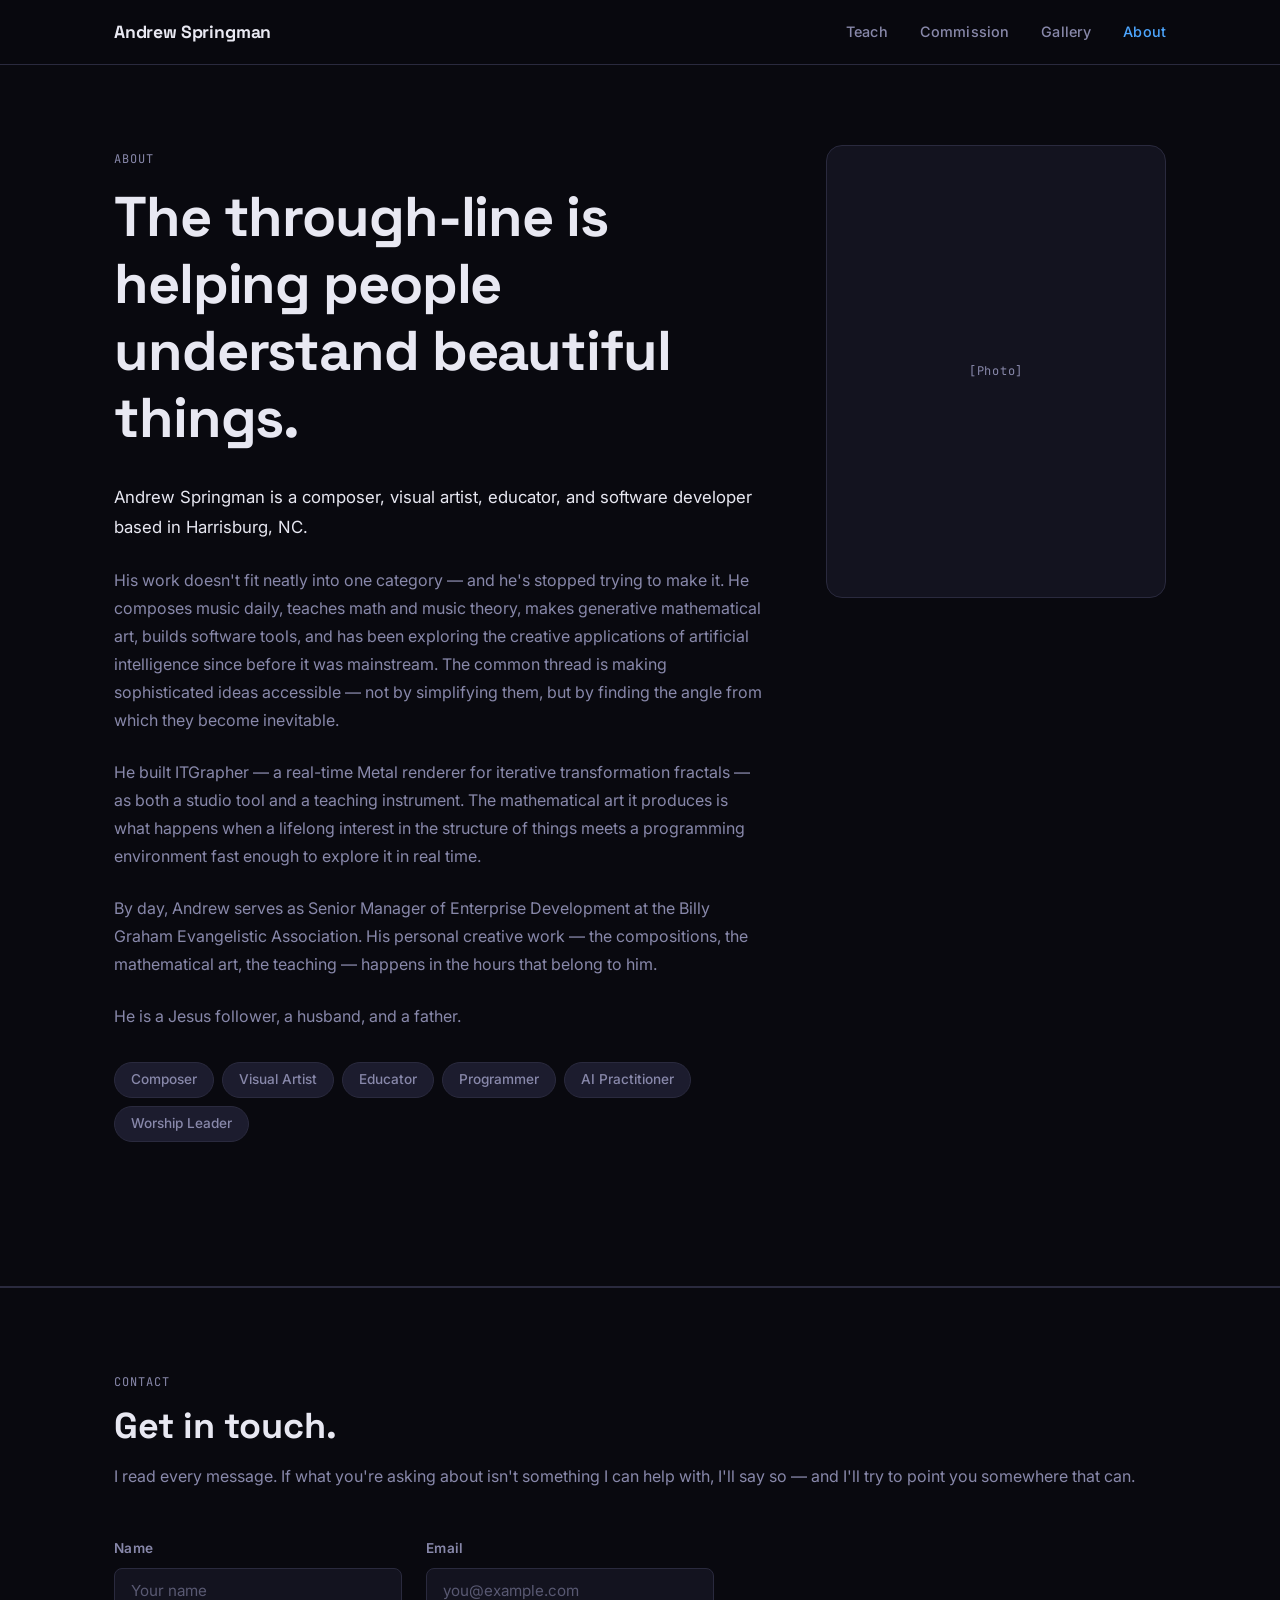
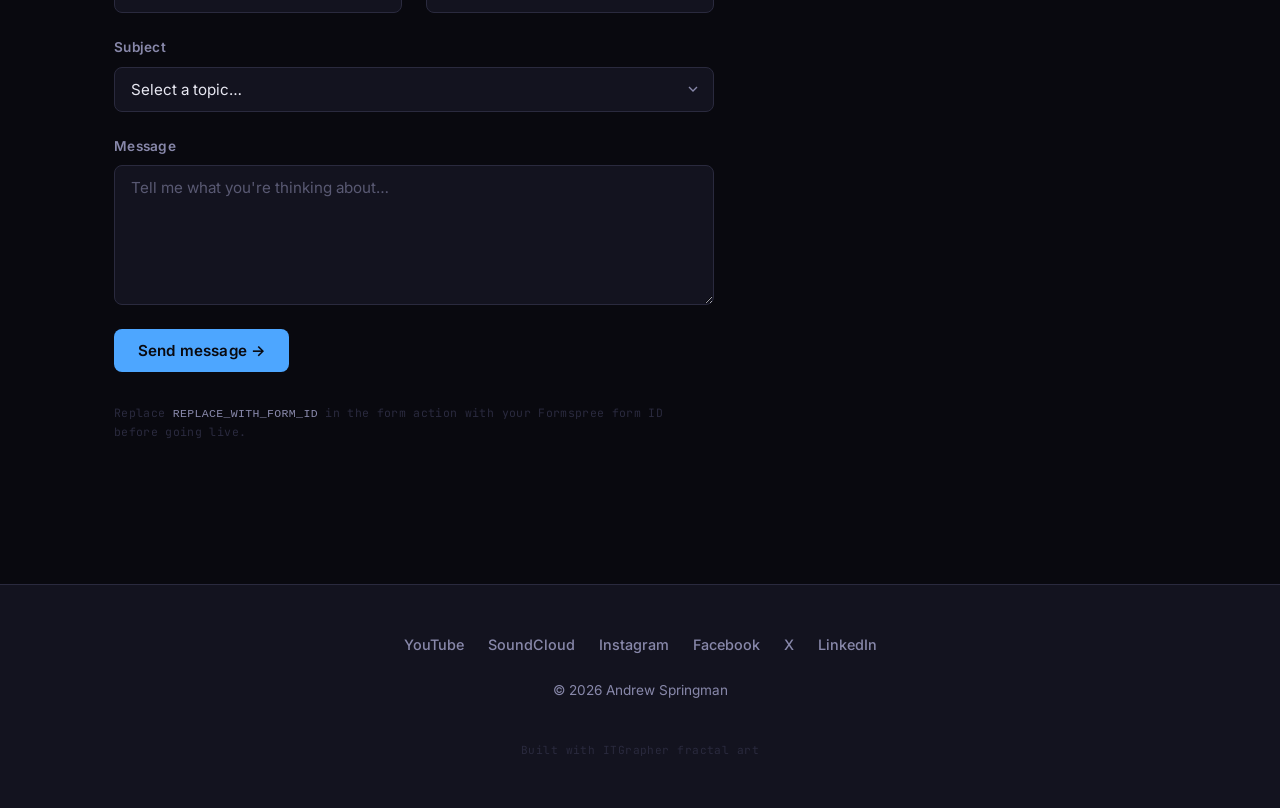
==== about.html @ 91a53d09 "Build complete 5-page static site" ====
<!DOCTYPE html>
<html lang="en">
<head>
  <meta charset="UTF-8">
  <meta name="viewport" content="width=device-width, initial-scale=1.0">
  <title>About — Andrew Springman</title>
  <meta name="description" content="Andrew Springman — composer, visual artist, educator, and software developer based in Harrisburg, NC. Get in touch.">
  <link rel="preconnect" href="https://fonts.googleapis.com">
  <link rel="preconnect" href="https://fonts.gstatic.com" crossorigin>
  <link href="https://fonts.googleapis.com/css2?family=Space+Grotesk:wght@600;700&family=Inter:wght@400;500;600&family=JetBrains+Mono:wght@400;500&display=swap" rel="stylesheet">
  <link rel="stylesheet" href="css/styles.css">
</head>
<body>

  <!-- ── Navigation ─────────────────────────────────────── -->
  <nav class="site-nav" aria-label="Main navigation">
    <div class="nav-inner">
      <a href="index.html" class="nav-logo">Andrew Springman</a>
      <ul class="nav-links" role="list">
        <li><a href="teach.html">Teach</a></li>
        <li><a href="commission.html">Commission</a></li>
        <li><a href="gallery.html">Gallery</a></li>
        <li><a href="about.html" class="active" aria-current="page">About</a></li>
      </ul>
      <button class="nav-toggle" aria-expanded="false" aria-controls="nav-overlay" aria-label="Open menu">
        <span></span><span></span><span></span>
      </button>
    </div>
  </nav>

  <!-- Mobile overlay -->
  <div class="nav-overlay" id="nav-overlay" role="dialog" aria-label="Navigation menu">
    <a href="index.html">Home</a>
    <a href="teach.html">Teach</a>
    <a href="commission.html">Commission</a>
    <a href="gallery.html">Gallery</a>
    <a href="about.html" class="active">About</a>
  </div>

  <!-- ── Bio ────────────────────────────────────────────── -->
  <main>
    <section style="padding-top: var(--space-7);">
      <div class="container">
        <div class="about-grid">

          <!-- Bio text -->
          <div class="bio-text fade-in">
            <span class="mono-label">About</span>
            <h1 style="margin-top: 12px;">The through-line is helping people understand beautiful things.</h1>

            <p>
              Andrew Springman is a composer, visual artist, educator, and software developer
              based in Harrisburg, NC.
            </p>

            <p>
              His work doesn't fit neatly into one category — and he's stopped trying to make it.
              He composes music daily, teaches math and music theory, makes generative mathematical art,
              builds software tools, and has been exploring the creative applications of artificial intelligence
              since before it was mainstream. The common thread is making sophisticated ideas accessible —
              not by simplifying them, but by finding the angle from which they become inevitable.
            </p>

            <p>
              He built ITGrapher — a real-time Metal renderer for iterative transformation fractals —
              as both a studio tool and a teaching instrument. The mathematical art it produces is what
              happens when a lifelong interest in the structure of things meets a programming environment
              fast enough to explore it in real time.
            </p>

            <p>
              By day, Andrew serves as Senior Manager of Enterprise Development at the Billy Graham
              Evangelistic Association. His personal creative work — the compositions, the mathematical art,
              the teaching — happens in the hours that belong to him.
            </p>

            <p>He is a Jesus follower, a husband, and a father.</p>

            <div class="roles" aria-label="Roles">
              <span class="role-pill">Composer</span>
              <span class="role-pill">Visual Artist</span>
              <span class="role-pill">Educator</span>
              <span class="role-pill">Programmer</span>
              <span class="role-pill">AI Practitioner</span>
              <span class="role-pill">Worship Leader</span>
            </div>
          </div>

          <!-- Photo placeholder -->
          <aside class="bio-aside fade-in">
            <div class="photo-placeholder" aria-label="Photo placeholder">[Photo]</div>
          </aside>

        </div>
      </div>
    </section>

    <div class="section-divider"></div>

    <!-- ── Contact ────────────────────────────────────────── -->
    <section class="contact-section" id="contact">
      <div class="container">
        <span class="mono-label">Contact</span>
        <h2 style="margin-top: 12px;">Get in touch.</h2>
        <p class="contact-intro">
          I read every message. If what you're asking about isn't something I can help with,
          I'll say so — and I'll try to point you somewhere that can.
        </p>

        <form
          class="contact-form fade-in"
          action="https://formspree.io/f/REPLACE_WITH_FORM_ID"
          method="POST"
          novalidate
        >
          <div class="form-row">
            <div class="form-group">
              <label for="name">Name</label>
              <input
                type="text"
                id="name"
                name="name"
                placeholder="Your name"
                required
                autocomplete="name"
              >
            </div>
            <div class="form-group">
              <label for="email">Email</label>
              <input
                type="email"
                id="email"
                name="email"
                placeholder="you@example.com"
                required
                autocomplete="email"
              >
            </div>
          </div>

          <div class="form-group">
            <label for="subject">Subject</label>
            <select id="subject" name="subject" required>
              <option value="" disabled selected>Select a topic&hellip;</option>
              <option value="Teaching inquiry">Teaching inquiry</option>
              <option value="Commission inquiry">Commission inquiry</option>
              <option value="Something else">Something else</option>
            </select>
          </div>

          <div class="form-group">
            <label for="message">Message</label>
            <textarea
              id="message"
              name="message"
              placeholder="Tell me what you're thinking about…"
              required
            ></textarea>
          </div>

          <div>
            <button type="submit" class="btn btn-primary">Send message &rarr;</button>
          </div>

          <p class="form-note">
            Replace <code style="color: var(--text-muted);">REPLACE_WITH_FORM_ID</code> in the form action
            with your Formspree form ID before going live.
          </p>
        </form>
      </div>
    </section>
  </main>

  <!-- ── Footer ─────────────────────────────────────────── -->
  <footer class="site-footer">
    <div class="footer-inner">
      <nav class="footer-social" aria-label="Social links">
        <a href="#" rel="noopener">YouTube</a>
        <a href="#" rel="noopener">SoundCloud</a>
        <a href="#" rel="noopener">Instagram</a>
        <a href="#" rel="noopener">Facebook</a>
        <a href="#" rel="noopener">X</a>
        <a href="#" rel="noopener">LinkedIn</a>
      </nav>
      <p class="footer-copy">&copy; 2026 Andrew Springman</p>
      <p class="footer-sub">Built with ITGrapher fractal art</p>
    </div>
  </footer>

  <script src="js/main.js"></script>
</body>
</html>
---- css/styles.css ----
/* ============================================================
   andrewspringman.com — Styles
   Design system: dark, mathematical, generous typography
   ============================================================ */

/* --- Custom Properties --- */
:root {
  --bg:             #09090f;
  --surface:        #13131f;
  --surface-raised: #1c1c2e;
  --accent-blue:    #4da6ff;
  --accent-gold:    #f0b429;
  --accent-orange:  #e8622a;
  --text:           #e8e8f2;
  --text-muted:     #8888aa;
  --border:         #2a2a3e;

  --font-heading: 'Space Grotesk', sans-serif;
  --font-body:    'Inter', sans-serif;
  --font-mono:    'JetBrains Mono', monospace;

  --space-1:  8px;
  --space-2:  16px;
  --space-3:  24px;
  --space-4:  32px;
  --space-5:  48px;
  --space-6:  64px;
  --space-7:  80px;
  --space-8:  96px;

  --radius:    8px;
  --radius-lg: 16px;

  --transition: 240ms ease;
}

/* --- Reset & Base --- */
*, *::before, *::after {
  box-sizing: border-box;
  margin: 0;
  padding: 0;
}

html {
  scroll-behavior: smooth;
}

body {
  background-color: var(--bg);
  color: var(--text);
  font-family: var(--font-body);
  font-size: 16px;
  line-height: 1.6;
  -webkit-font-smoothing: antialiased;
}

img {
  display: block;
  max-width: 100%;
}

a {
  color: var(--accent-blue);
  text-decoration: none;
  transition: color var(--transition), opacity var(--transition);
}

a:hover {
  opacity: 0.8;
}

ul {
  list-style: none;
}

/* --- Typography --- */
h1, h2, h3, h4 {
  font-family: var(--font-heading);
  font-weight: 700;
  line-height: 1.2;
  color: var(--text);
}

h1 { font-size: clamp(2rem, 5vw, 3.5rem); }
h2 { font-size: clamp(1.5rem, 3.5vw, 2.25rem); }
h3 { font-size: clamp(1.1rem, 2.5vw, 1.4rem); }

p {
  margin-bottom: var(--space-2);
}

p:last-child {
  margin-bottom: 0;
}

.mono-label {
  font-family: var(--font-mono);
  font-size: 0.75rem;
  letter-spacing: 0.08em;
  text-transform: uppercase;
  color: var(--text-muted);
}

/* --- Layout --- */
.container {
  width: 100%;
  max-width: 1100px;
  margin: 0 auto;
  padding: 0 var(--space-3);
}

section {
  padding: var(--space-5) 0;
}

@media (min-width: 768px) {
  section {
    padding: var(--space-7) 0;
  }
}

/* --- Fade-in scroll animation --- */
.fade-in {
  opacity: 0;
  transform: translateY(20px);
  transition: opacity 500ms ease, transform 500ms ease;
}

.fade-in.visible {
  opacity: 1;
  transform: none;
}

/* ============================================================
   NAVIGATION
   ============================================================ */

.site-nav {
  position: sticky;
  top: 0;
  z-index: 100;
  background: rgba(9, 9, 15, 0.92);
  backdrop-filter: blur(12px);
  -webkit-backdrop-filter: blur(12px);
  border-bottom: 1px solid var(--border);
}

.nav-inner {
  display: flex;
  align-items: center;
  justify-content: space-between;
  height: 64px;
  max-width: 1100px;
  margin: 0 auto;
  padding: 0 var(--space-3);
}

.nav-logo {
  font-family: var(--font-heading);
  font-weight: 700;
  font-size: 1.1rem;
  color: var(--text);
  letter-spacing: -0.01em;
  white-space: nowrap;
}

.nav-logo:hover {
  color: var(--accent-blue);
  opacity: 1;
}

.nav-links {
  display: flex;
  align-items: center;
  gap: var(--space-4);
}

.nav-links a {
  font-family: var(--font-body);
  font-size: 0.9rem;
  font-weight: 500;
  color: var(--text-muted);
  transition: color var(--transition);
  letter-spacing: 0.01em;
}

.nav-links a:hover,
.nav-links a.active {
  color: var(--text);
  opacity: 1;
}

.nav-links a.active {
  color: var(--accent-blue);
}

/* Hamburger */
.nav-toggle {
  display: none;
  flex-direction: column;
  justify-content: center;
  gap: 5px;
  width: 36px;
  height: 36px;
  background: none;
  border: none;
  cursor: pointer;
  padding: 4px;
  z-index: 200;
}

.nav-toggle span {
  display: block;
  width: 100%;
  height: 2px;
  background: var(--text);
  border-radius: 2px;
  transition: transform var(--transition), opacity var(--transition);
}

.nav-toggle[aria-expanded="true"] span:nth-child(1) {
  transform: translateY(7px) rotate(45deg);
}
.nav-toggle[aria-expanded="true"] span:nth-child(2) {
  opacity: 0;
}
.nav-toggle[aria-expanded="true"] span:nth-child(3) {
  transform: translateY(-7px) rotate(-45deg);
}

/* Mobile overlay */
.nav-overlay {
  display: none;
  position: fixed;
  inset: 0;
  background: var(--bg);
  z-index: 150;
  flex-direction: column;
  align-items: center;
  justify-content: center;
  gap: var(--space-4);
}

.nav-overlay.open {
  display: flex;
}

.nav-overlay a {
  font-family: var(--font-heading);
  font-size: 2rem;
  font-weight: 700;
  color: var(--text);
  letter-spacing: -0.02em;
}

.nav-overlay a:hover,
.nav-overlay a.active {
  color: var(--accent-blue);
  opacity: 1;
}

@media (max-width: 640px) {
  .nav-links {
    display: none;
  }
  .nav-toggle {
    display: flex;
  }
}

/* ============================================================
   FOOTER
   ============================================================ */

.site-footer {
  background: var(--surface);
  border-top: 1px solid var(--border);
  padding: var(--space-5) 0;
  margin-top: var(--space-6);
}

.footer-inner {
  max-width: 1100px;
  margin: 0 auto;
  padding: 0 var(--space-3);
  display: flex;
  flex-direction: column;
  align-items: center;
  gap: var(--space-3);
  text-align: center;
}

.footer-social {
  display: flex;
  flex-wrap: wrap;
  justify-content: center;
  gap: var(--space-2) var(--space-3);
}

.footer-social a {
  font-size: 0.9rem;
  color: var(--text-muted);
  font-weight: 500;
  transition: color var(--transition);
}

.footer-social a:hover {
  color: var(--accent-blue);
  opacity: 1;
}

.footer-copy {
  font-size: 0.85rem;
  color: var(--text-muted);
}

.footer-sub {
  font-family: var(--font-mono);
  font-size: 0.7rem;
  color: var(--border);
  letter-spacing: 0.04em;
}

/* ============================================================
   BUTTONS
   ============================================================ */

.btn {
  display: inline-flex;
  align-items: center;
  gap: var(--space-1);
  padding: 12px 24px;
  border-radius: var(--radius);
  font-family: var(--font-body);
  font-size: 0.95rem;
  font-weight: 600;
  letter-spacing: 0.01em;
  cursor: pointer;
  transition: background var(--transition), color var(--transition), transform var(--transition), box-shadow var(--transition);
  text-decoration: none;
  border: none;
  white-space: nowrap;
}

.btn:hover {
  transform: translateY(-1px);
  opacity: 1;
}

.btn-primary {
  background: var(--accent-blue);
  color: #09090f;
}

.btn-primary:hover {
  background: #6ab8ff;
  box-shadow: 0 4px 20px rgba(77, 166, 255, 0.3);
}

.btn-secondary {
  background: transparent;
  color: var(--text);
  border: 1px solid var(--border);
}

.btn-secondary:hover {
  background: var(--surface-raised);
  border-color: var(--text-muted);
  box-shadow: none;
}

.btn-ghost {
  background: transparent;
  color: var(--accent-blue);
  padding: 0;
  font-weight: 600;
}

.btn-ghost:hover {
  color: #6ab8ff;
  transform: none;
}

/* ============================================================
   HOME PAGE
   ============================================================ */

/* Hero */
.hero {
  min-height: 100vh;
  display: flex;
  align-items: center;
  background: radial-gradient(ellipse at 60% 40%, #1a1a3e 0%, #09090f 70%);
  position: relative;
  overflow: hidden;
}

.hero::before {
  content: '';
  position: absolute;
  inset: 0;
  background:
    radial-gradient(ellipse at 20% 80%, rgba(77, 166, 255, 0.06) 0%, transparent 50%),
    radial-gradient(ellipse at 80% 20%, rgba(240, 180, 41, 0.04) 0%, transparent 50%);
  pointer-events: none;
}

.hero-content {
  position: relative;
  z-index: 1;
  max-width: 720px;
}

.hero-eyebrow {
  font-family: var(--font-mono);
  font-size: 0.75rem;
  letter-spacing: 0.12em;
  text-transform: uppercase;
  color: var(--accent-blue);
  margin-bottom: var(--space-3);
  opacity: 0.9;
}

.hero h1 {
  margin-bottom: var(--space-3);
  letter-spacing: -0.02em;
}

.hero-sub {
  font-size: 1.15rem;
  color: var(--text-muted);
  max-width: 560px;
  margin-bottom: var(--space-4);
  line-height: 1.7;
}

.hero-ctas {
  display: flex;
  flex-wrap: wrap;
  gap: var(--space-2);
}

/* Pillars */
.pillars {
  background: var(--surface);
  border-top: 1px solid var(--border);
  border-bottom: 1px solid var(--border);
  padding: var(--space-5) 0;
}

.pillars-grid {
  display: grid;
  grid-template-columns: repeat(3, 1fr);
  gap: var(--space-3);
}

.pillar-card {
  padding: var(--space-4);
  border-radius: var(--radius-lg);
  background: var(--surface-raised);
  border: 1px solid var(--border);
  transition: border-color var(--transition), background var(--transition), transform var(--transition);
  display: flex;
  flex-direction: column;
  gap: var(--space-2);
}

.pillar-card:hover {
  border-color: var(--accent-blue);
  background: #181830;
  transform: translateY(-2px);
}

.pillar-icon {
  font-size: 1.6rem;
  line-height: 1;
}

.pillar-card h3 {
  font-size: 1.1rem;
  font-weight: 600;
}

.pillar-card p {
  font-size: 0.9rem;
  color: var(--text-muted);
  line-height: 1.55;
  flex: 1;
}

.pillar-card a {
  font-size: 0.85rem;
  font-weight: 600;
  color: var(--accent-blue);
  display: inline-flex;
  align-items: center;
  gap: 4px;
}

.pillar-card a:hover {
  opacity: 1;
  gap: 8px;
}

@media (max-width: 768px) {
  .pillars-grid {
    grid-template-columns: 1fr;
  }
}

/* Featured Work */
.featured-work {
  padding: var(--space-7) 0;
}

.section-header {
  margin-bottom: var(--space-5);
}

.section-header h2 {
  margin-bottom: var(--space-2);
}

.section-header p {
  color: var(--text-muted);
  max-width: 520px;
}

.work-scroll-wrapper {
  overflow-x: auto;
  -webkit-overflow-scrolling: touch;
  margin: 0 calc(-1 * var(--space-3));
  padding: 0 var(--space-3) var(--space-2);
  scrollbar-width: thin;
  scrollbar-color: var(--border) transparent;
}

.work-scroll-wrapper::-webkit-scrollbar {
  height: 4px;
}

.work-scroll-wrapper::-webkit-scrollbar-track {
  background: transparent;
}

.work-scroll-wrapper::-webkit-scrollbar-thumb {
  background: var(--border);
  border-radius: 4px;
}

.work-strip {
  display: flex;
  gap: var(--space-3);
  width: max-content;
}

.work-card {
  width: 340px;
  flex-shrink: 0;
}

.work-thumb {
  aspect-ratio: 16/9;
  background: var(--surface);
  border-radius: var(--radius);
  border: 1px solid var(--border);
  display: flex;
  align-items: center;
  justify-content: center;
  margin-bottom: var(--space-2);
  font-family: var(--font-mono);
  font-size: 0.75rem;
  color: var(--text-muted);
  letter-spacing: 0.05em;
  transition: border-color var(--transition);
}

.work-card:hover .work-thumb {
  border-color: var(--text-muted);
}

.work-caption {
  font-size: 0.85rem;
  color: var(--text-muted);
  font-style: italic;
}

.featured-note {
  margin-top: var(--space-3);
  font-family: var(--font-mono);
  font-size: 0.75rem;
  color: var(--text-muted);
  letter-spacing: 0.04em;
}

/* ============================================================
   TEACH PAGE
   ============================================================ */

.page-header {
  padding: var(--space-7) 0 var(--space-5);
}

.page-header h1 {
  margin-bottom: var(--space-3);
  letter-spacing: -0.02em;
}

.page-header p {
  font-size: 1.1rem;
  color: var(--text-muted);
  max-width: 600px;
  line-height: 1.7;
}

.teaching-grid {
  display: grid;
  grid-template-columns: repeat(2, 1fr);
  gap: var(--space-3);
  padding-bottom: var(--space-7);
}

.teaching-card {
  background: var(--surface);
  border: 1px solid var(--border);
  border-top-width: 3px;
  border-radius: var(--radius-lg);
  padding: var(--space-4);
  display: flex;
  flex-direction: column;
  gap: var(--space-2);
  transition: background var(--transition), transform var(--transition), box-shadow var(--transition);
}

.teaching-card:hover {
  background: var(--surface-raised);
  transform: translateY(-2px);
  box-shadow: 0 8px 32px rgba(0, 0, 0, 0.4);
}

.teaching-card.blue  { border-top-color: var(--accent-blue); }
.teaching-card.gold  { border-top-color: var(--accent-gold); }
.teaching-card.orange { border-top-color: var(--accent-orange); }

.card-accent-label {
  font-family: var(--font-mono);
  font-size: 0.7rem;
  letter-spacing: 0.1em;
  text-transform: uppercase;
}

.blue  .card-accent-label { color: var(--accent-blue); }
.gold  .card-accent-label { color: var(--accent-gold); }
.orange .card-accent-label { color: var(--accent-orange); }

.teaching-card h3 {
  font-size: 1.2rem;
  font-weight: 700;
}

.teaching-card p {
  font-size: 0.95rem;
  color: var(--text-muted);
  line-height: 1.65;
  flex: 1;
}

.teaching-card .btn-ghost {
  align-self: flex-start;
  margin-top: var(--space-1);
}

.blue  .btn-ghost { color: var(--accent-blue); }
.gold  .btn-ghost { color: var(--accent-gold); }
.orange .btn-ghost { color: var(--accent-orange); }

@media (max-width: 640px) {
  .teaching-grid {
    grid-template-columns: 1fr;
  }
}

/* ============================================================
   COMMISSION PAGE
   ============================================================ */

.commission-grid {
  display: grid;
  grid-template-columns: repeat(3, 1fr);
  gap: var(--space-3);
  padding-bottom: var(--space-5);
}

.commission-card {
  background: var(--surface);
  border: 1px solid var(--border);
  border-radius: var(--radius-lg);
  padding: var(--space-4);
  display: flex;
  flex-direction: column;
  gap: var(--space-2);
  transition: background var(--transition), transform var(--transition), box-shadow var(--transition);
  position: relative;
  overflow: hidden;
}

.commission-card::before {
  content: '';
  position: absolute;
  top: 0;
  left: 0;
  right: 0;
  height: 2px;
  background: var(--accent-orange);
  transform: scaleX(0);
  transform-origin: left;
  transition: transform var(--transition);
}

.commission-card:hover::before {
  transform: scaleX(1);
}

.commission-card:hover {
  background: var(--surface-raised);
  transform: translateY(-2px);
  box-shadow: 0 8px 32px rgba(0, 0, 0, 0.4);
}

.commission-icon {
  font-size: 1.8rem;
  line-height: 1;
}

.commission-card h3 {
  font-size: 1.2rem;
  font-weight: 700;
}

.commission-card p {
  font-size: 0.95rem;
  color: var(--text-muted);
  line-height: 1.65;
  flex: 1;
}

.commission-card .btn-ghost {
  align-self: flex-start;
  color: var(--accent-orange);
  margin-top: var(--space-1);
}

.commission-note {
  padding: var(--space-4) var(--space-5);
  background: var(--surface);
  border: 1px solid var(--border);
  border-left: 3px solid var(--accent-orange);
  border-radius: var(--radius);
  font-size: 0.95rem;
  color: var(--text-muted);
  line-height: 1.65;
  margin-bottom: var(--space-7);
}

@media (max-width: 768px) {
  .commission-grid {
    grid-template-columns: 1fr;
  }
}

/* ============================================================
   GALLERY PAGE
   ============================================================ */

.gallery-tabs {
  display: flex;
  gap: 0;
  border-bottom: 1px solid var(--border);
  margin-bottom: var(--space-5);
}

.tab-btn {
  background: none;
  border: none;
  border-bottom: 2px solid transparent;
  margin-bottom: -1px;
  padding: var(--space-2) var(--space-3);
  font-family: var(--font-body);
  font-size: 1rem;
  font-weight: 600;
  color: var(--text-muted);
  cursor: pointer;
  transition: color var(--transition), border-color var(--transition);
  letter-spacing: 0.01em;
}

.tab-btn:hover {
  color: var(--text);
}

.tab-btn.active {
  color: var(--accent-blue);
  border-bottom-color: var(--accent-blue);
}

.tab-panel {
  display: none;
}

.tab-panel.active {
  display: block;
}

.gallery-caption {
  font-size: 0.95rem;
  color: var(--text-muted);
  line-height: 1.65;
  max-width: 680px;
  margin-bottom: var(--space-5);
  border-left: 3px solid var(--accent-blue);
  padding-left: var(--space-3);
}

.art-grid {
  display: grid;
  grid-template-columns: repeat(3, 1fr);
  gap: var(--space-3);
  margin-bottom: var(--space-7);
}

.art-item {
  background: var(--surface);
  border: 1px solid var(--border);
  border-radius: var(--radius);
  overflow: hidden;
  transition: transform var(--transition), box-shadow var(--transition), border-color var(--transition);
}

.art-item:hover {
  transform: translateY(-3px);
  box-shadow: 0 12px 40px rgba(0, 0, 0, 0.5);
  border-color: var(--text-muted);
}

.art-placeholder {
  aspect-ratio: 1;
  background: linear-gradient(135deg, #13131f 0%, #1c1c2e 100%);
  display: flex;
  align-items: center;
  justify-content: center;
  font-family: var(--font-mono);
  font-size: 0.7rem;
  color: var(--text-muted);
  letter-spacing: 0.06em;
}

.art-item-footer {
  padding: var(--space-2) var(--space-2);
  display: flex;
  align-items: center;
  justify-content: space-between;
  border-top: 1px solid var(--border);
}

.art-item-title {
  font-size: 0.85rem;
  color: var(--text-muted);
}

.art-inquire {
  font-family: var(--font-mono);
  font-size: 0.7rem;
  color: var(--accent-blue);
  letter-spacing: 0.05em;
  text-decoration: none;
}

.art-inquire:hover {
  opacity: 0.8;
}

/* Music tab */
.music-panel {
  display: flex;
  flex-direction: column;
  gap: var(--space-4);
  max-width: 680px;
  padding-bottom: var(--space-7);
}

.music-placeholder {
  background: var(--surface);
  border: 1px solid var(--border);
  border-radius: var(--radius-lg);
  padding: var(--space-5);
  text-align: center;
  display: flex;
  flex-direction: column;
  align-items: center;
  gap: var(--space-2);
}

.music-placeholder .placeholder-icon {
  font-size: 2.5rem;
  margin-bottom: var(--space-1);
}

.music-placeholder h3 {
  font-size: 1rem;
  color: var(--text-muted);
  font-weight: 500;
}

.music-note {
  font-size: 0.95rem;
  color: var(--text-muted);
  line-height: 1.65;
}

.music-note p {
  margin-bottom: var(--space-2);
}

@media (max-width: 768px) {
  .art-grid {
    grid-template-columns: repeat(2, 1fr);
  }
}

@media (max-width: 480px) {
  .art-grid {
    grid-template-columns: 1fr;
  }
}

/* ============================================================
   ABOUT PAGE
   ============================================================ */

.about-grid {
  display: grid;
  grid-template-columns: 1fr 340px;
  gap: var(--space-6);
  align-items: start;
  padding-bottom: var(--space-6);
}

.bio-text h1 {
  margin-bottom: var(--space-4);
  letter-spacing: -0.02em;
}

.bio-text p {
  font-size: 1rem;
  color: var(--text-muted);
  line-height: 1.75;
  margin-bottom: var(--space-3);
}

.bio-text p:first-of-type {
  color: var(--text);
  font-size: 1.05rem;
}

.roles {
  display: flex;
  flex-wrap: wrap;
  gap: var(--space-1);
  margin-top: var(--space-4);
}

.role-pill {
  background: var(--surface-raised);
  border: 1px solid var(--border);
  border-radius: 999px;
  padding: 6px 16px;
  font-size: 0.85rem;
  font-weight: 500;
  color: var(--text-muted);
  white-space: nowrap;
  transition: border-color var(--transition), color var(--transition);
}

.role-pill:hover {
  border-color: var(--accent-blue);
  color: var(--text);
}

.bio-aside {
  position: sticky;
  top: 80px;
}

.photo-placeholder {
  aspect-ratio: 3/4;
  background: var(--surface);
  border: 1px solid var(--border);
  border-radius: var(--radius-lg);
  display: flex;
  align-items: center;
  justify-content: center;
  font-family: var(--font-mono);
  font-size: 0.75rem;
  color: var(--text-muted);
  letter-spacing: 0.06em;
}

@media (max-width: 768px) {
  .about-grid {
    grid-template-columns: 1fr;
  }

  .bio-aside {
    position: static;
    order: -1;
  }

  .photo-placeholder {
    aspect-ratio: 16/9;
    max-height: 260px;
  }
}

/* Contact */
.contact-section {
  border-top: 1px solid var(--border);
  padding: var(--space-7) 0;
}

.contact-section h2 {
  margin-bottom: var(--space-2);
}

.contact-intro {
  color: var(--text-muted);
  margin-bottom: var(--space-5);
  font-size: 1rem;
}

.contact-form {
  max-width: 600px;
  display: flex;
  flex-direction: column;
  gap: var(--space-3);
}

.form-row {
  display: grid;
  grid-template-columns: 1fr 1fr;
  gap: var(--space-3);
}

.form-group {
  display: flex;
  flex-direction: column;
  gap: var(--space-1);
}

.form-group label {
  font-size: 0.85rem;
  font-weight: 600;
  color: var(--text-muted);
  letter-spacing: 0.02em;
}

.form-group input,
.form-group select,
.form-group textarea {
  background: var(--surface);
  border: 1px solid var(--border);
  border-radius: var(--radius);
  padding: 12px 16px;
  font-family: var(--font-body);
  font-size: 0.95rem;
  color: var(--text);
  outline: none;
  transition: border-color var(--transition), box-shadow var(--transition);
  width: 100%;
  appearance: none;
  -webkit-appearance: none;
}

.form-group select {
  background-image: url("data:image/svg+xml,%3Csvg xmlns='http://www.w3.org/2000/svg' width='16' height='16' viewBox='0 0 24 24' fill='none' stroke='%238888aa' stroke-width='2'%3E%3Cpath d='M6 9l6 6 6-6'/%3E%3C/svg%3E");
  background-repeat: no-repeat;
  background-position: right 12px center;
  padding-right: 40px;
}

.form-group select option {
  background: var(--surface);
  color: var(--text);
}

.form-group textarea {
  resize: vertical;
  min-height: 140px;
}

.form-group input:focus,
.form-group select:focus,
.form-group textarea:focus {
  border-color: var(--accent-blue);
  box-shadow: 0 0 0 3px rgba(77, 166, 255, 0.1);
}

.form-group input::placeholder,
.form-group textarea::placeholder {
  color: var(--text-muted);
  opacity: 0.6;
}

.form-note {
  font-family: var(--font-mono);
  font-size: 0.72rem;
  color: var(--border);
  letter-spacing: 0.03em;
  line-height: 1.5;
  padding-top: var(--space-1);
}

@media (max-width: 600px) {
  .form-row {
    grid-template-columns: 1fr;
  }
}

/* ============================================================
   SECTION DIVIDER
   ============================================================ */
.section-divider {
  height: 1px;
  background: var(--border);
  margin: 0;
}

/* ============================================================
   UTILITY
   ============================================================ */
.text-muted { color: var(--text-muted); }
.text-blue  { color: var(--accent-blue); }
.text-gold  { color: var(--accent-gold); }
.text-orange { color: var(--accent-orange); }
.mt-0 { margin-top: 0; }
.mb-4 { margin-bottom: var(--space-4); }
.sr-only {
  position: absolute;
  width: 1px; height: 1px;
  padding: 0; margin: -1px;
  overflow: hidden;
  clip: rect(0,0,0,0);
  white-space: nowrap;
  border: 0;
}
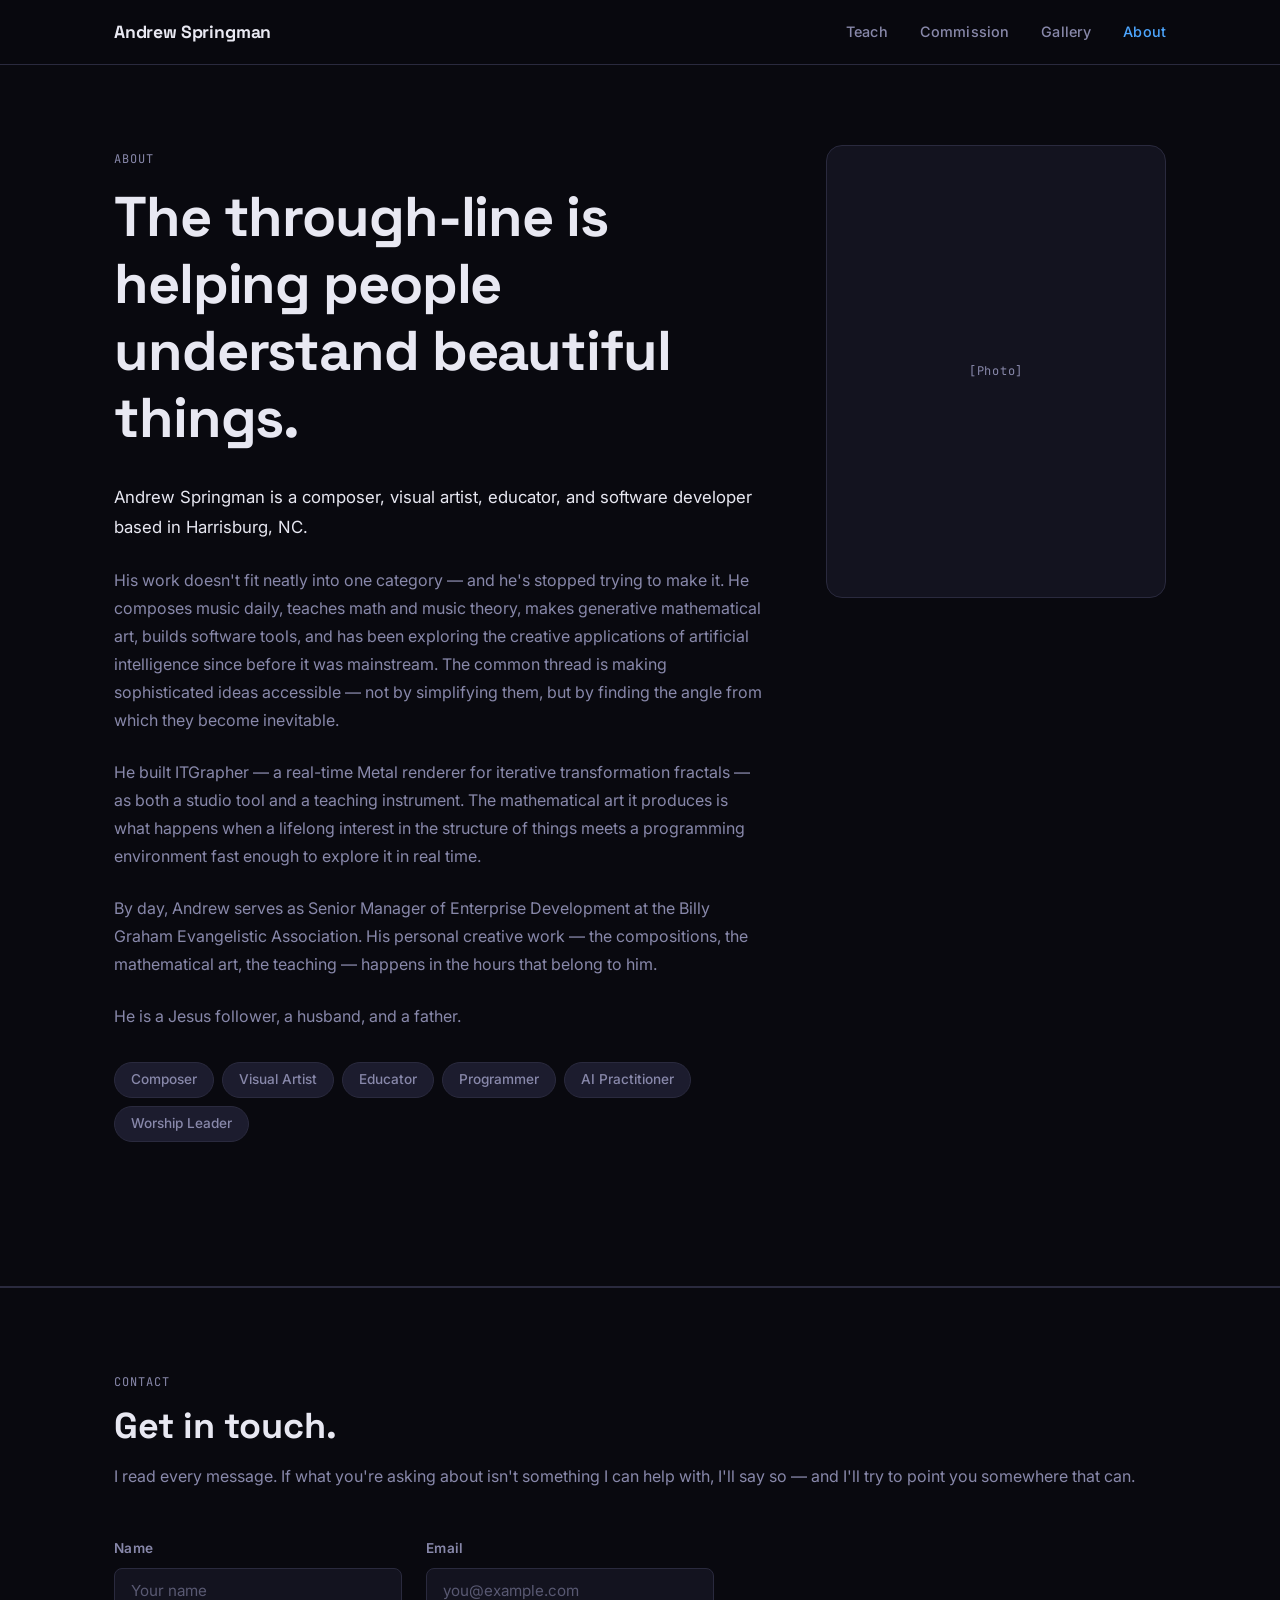
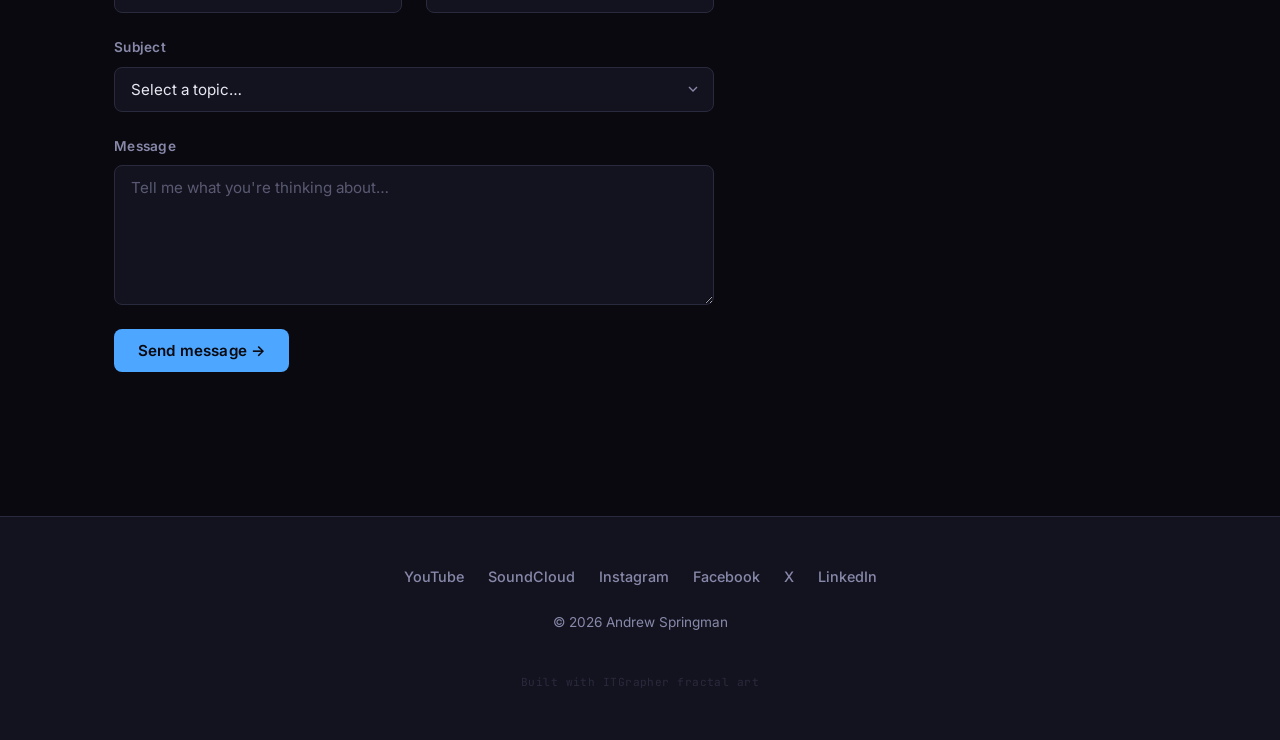
==== commit e455a1f8: "Remove developer reminder note from contact form Co-Authored-By: Claude Sonnet 4.6 <noreply@anthropi" ====
--- a/about.html
+++ b/about.html
@@ -162,10 +162,6 @@
             <button type="submit" class="btn btn-primary">Send message &rarr;</button>
           </div>
 
-          <p class="form-note">
-            Replace <code style="color: var(--text-muted);">REPLACE_WITH_FORM_ID</code> in the form action
-            with your Formspree form ID before going live.
-          </p>
         </form>
       </div>
     </section>
